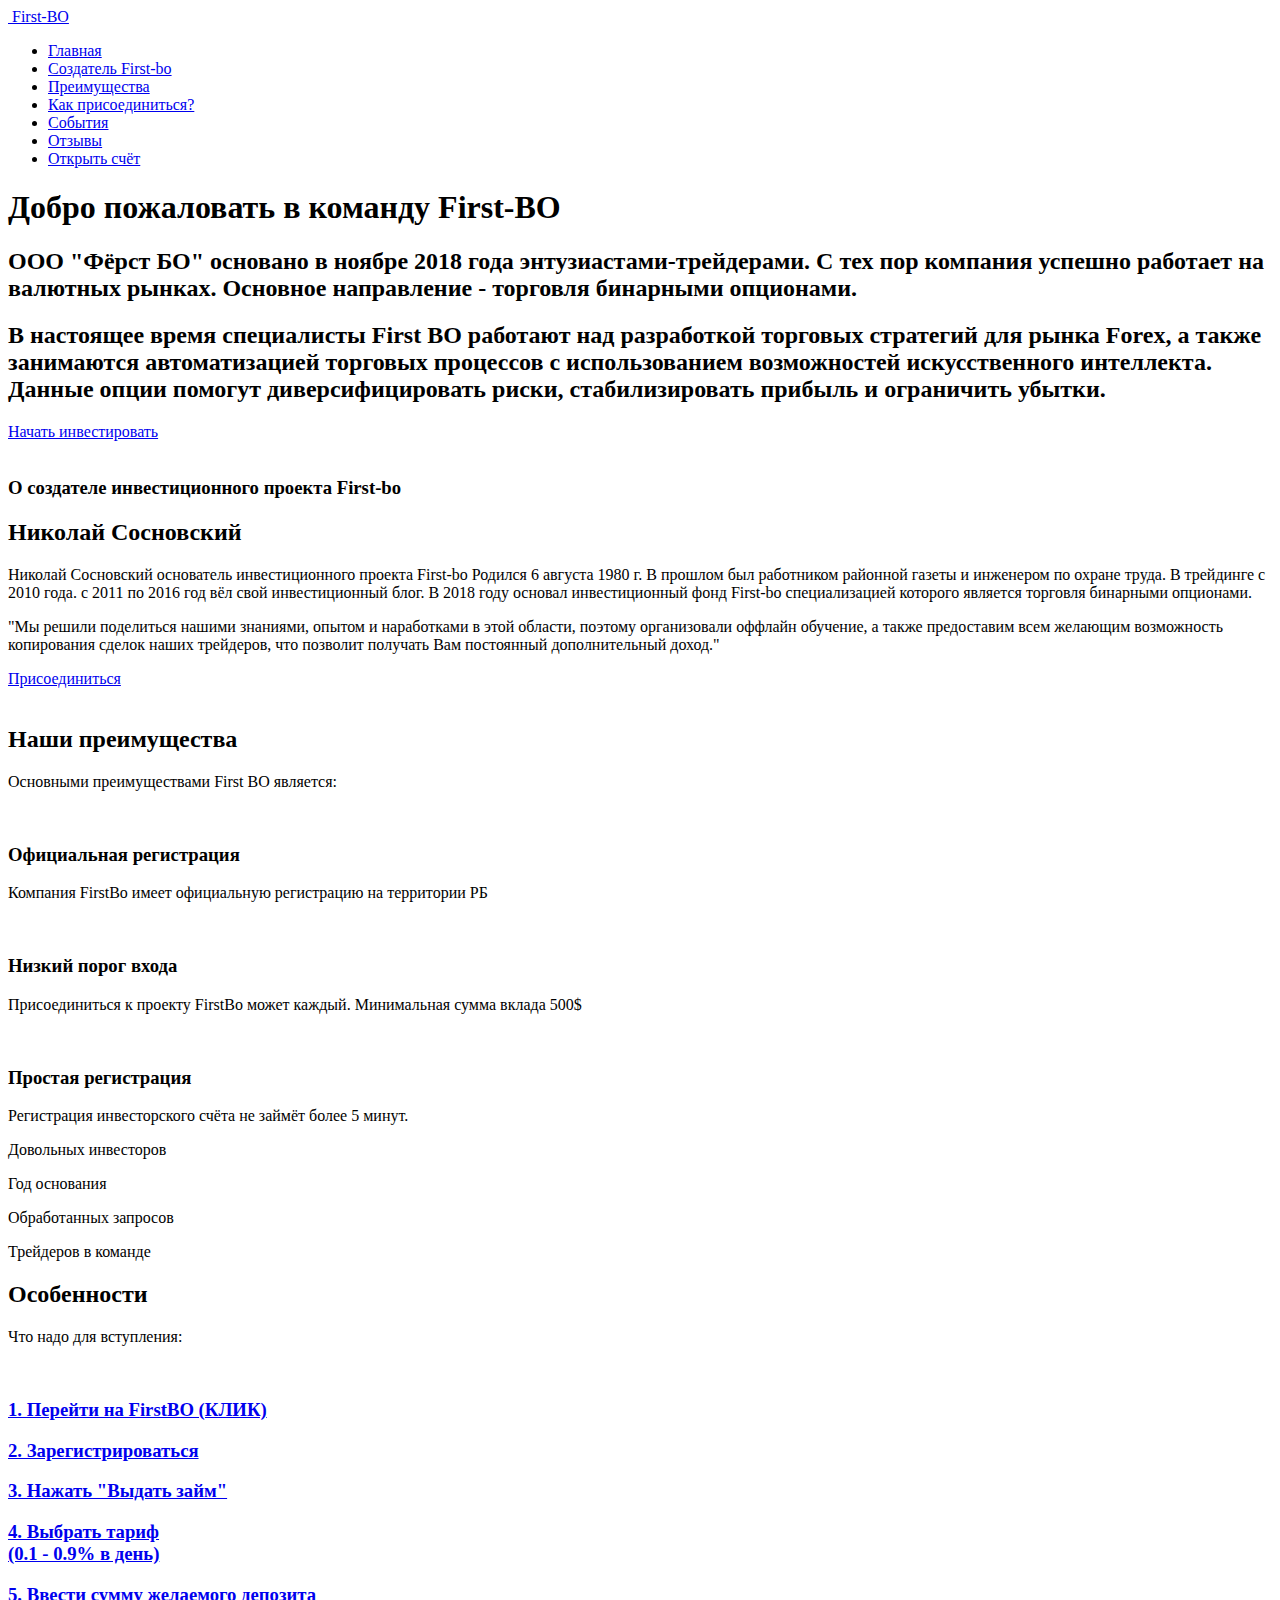
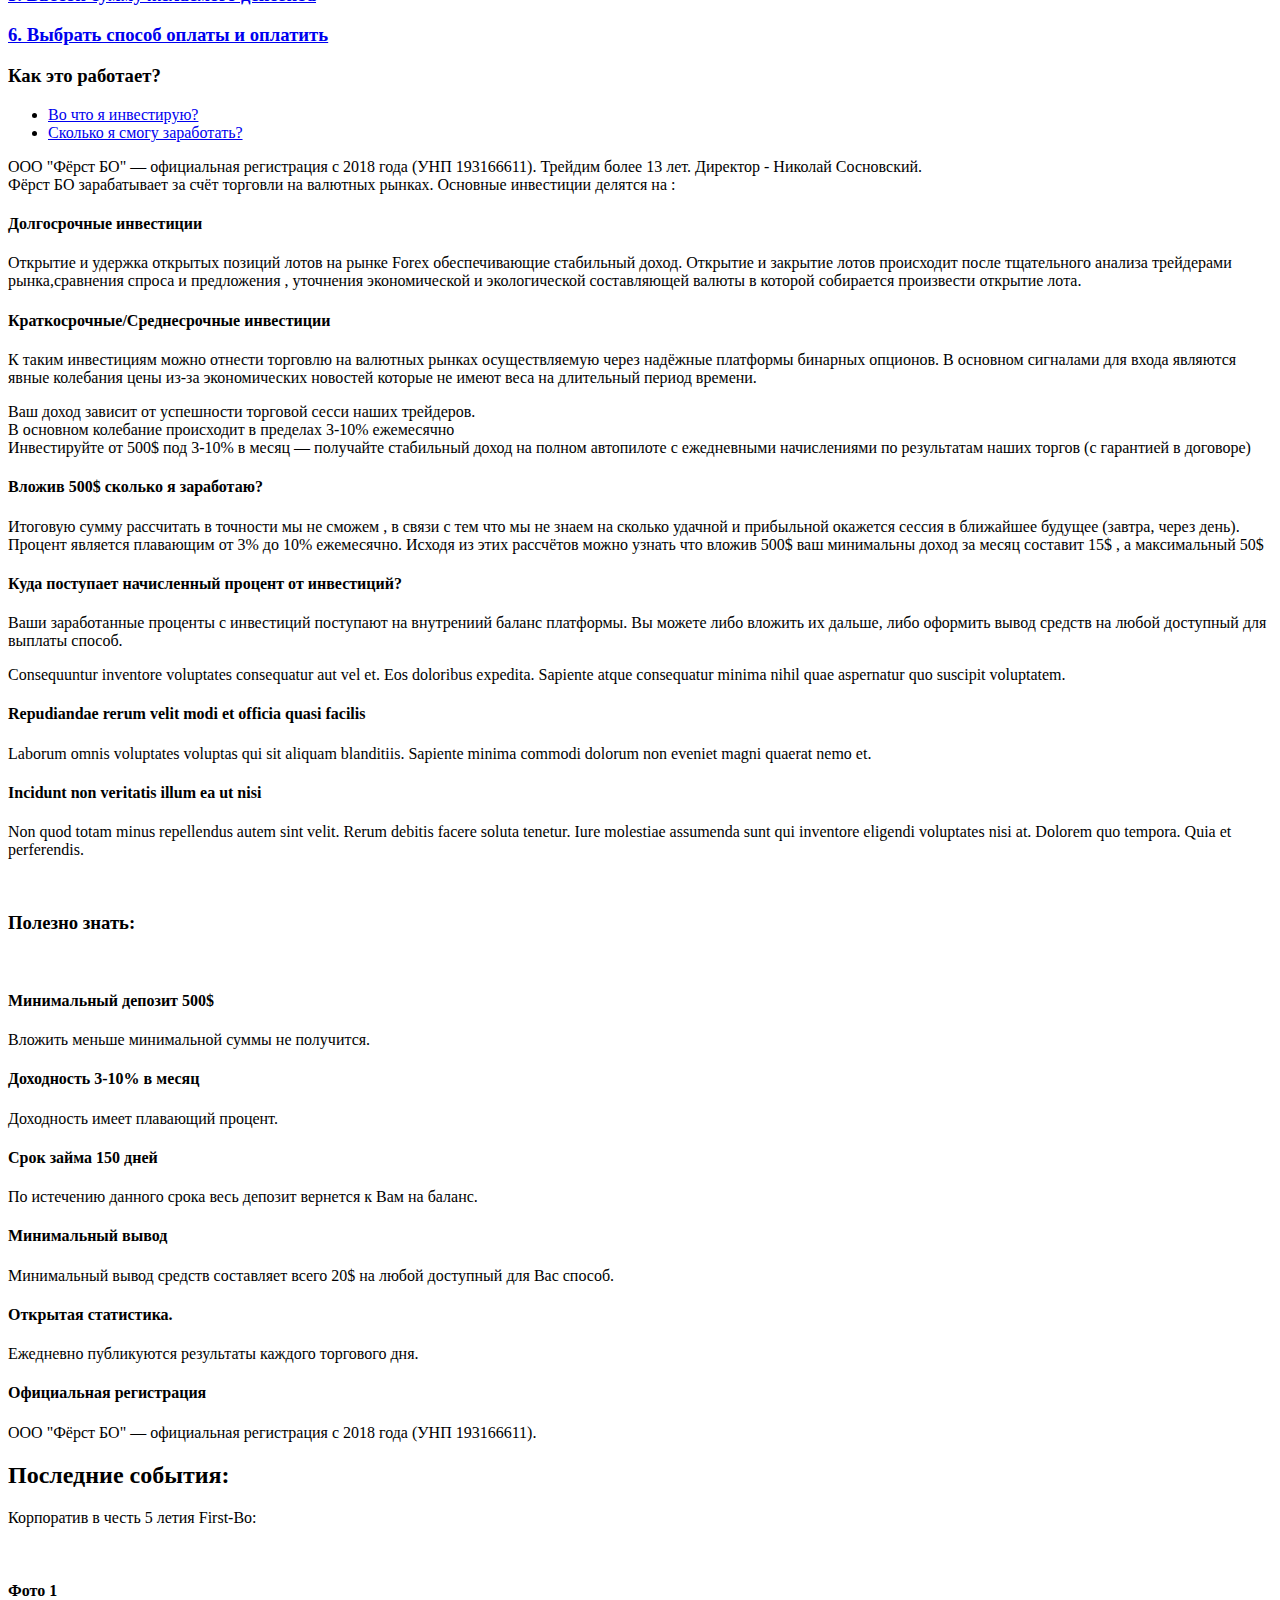
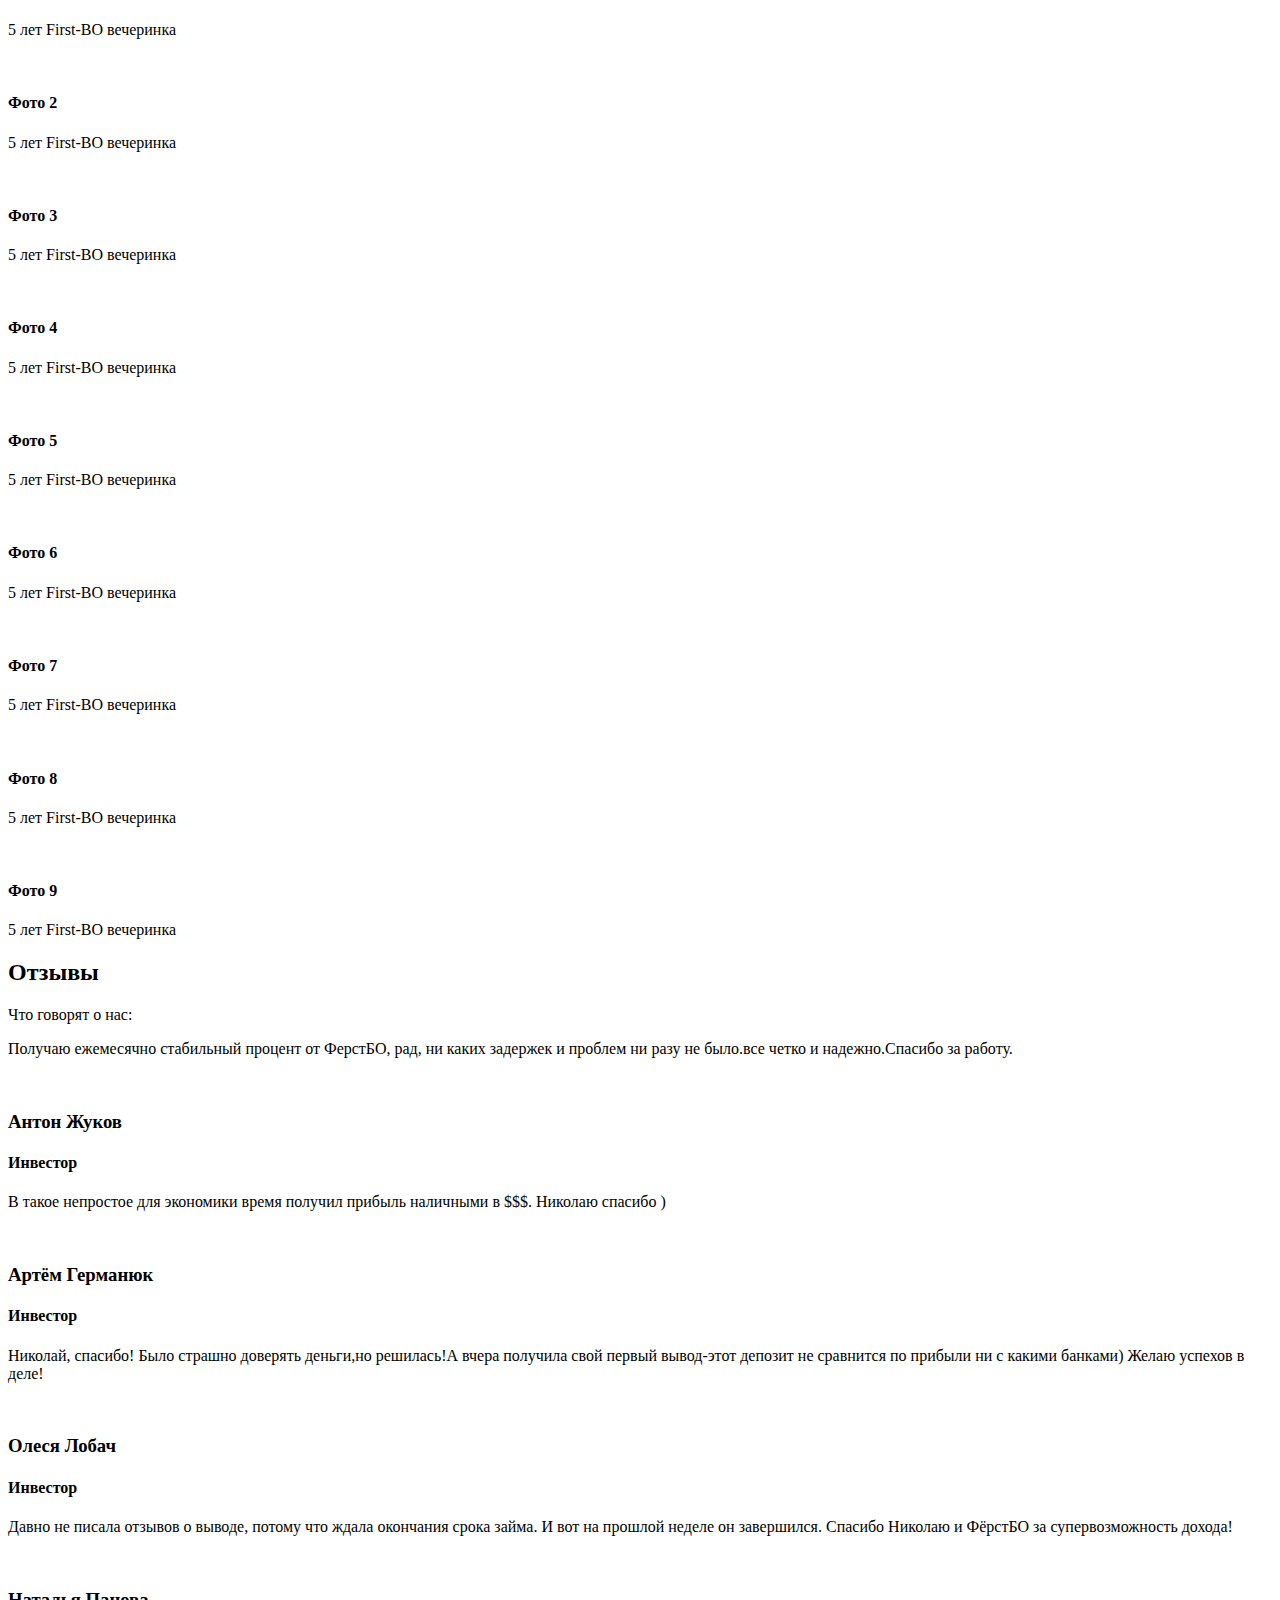
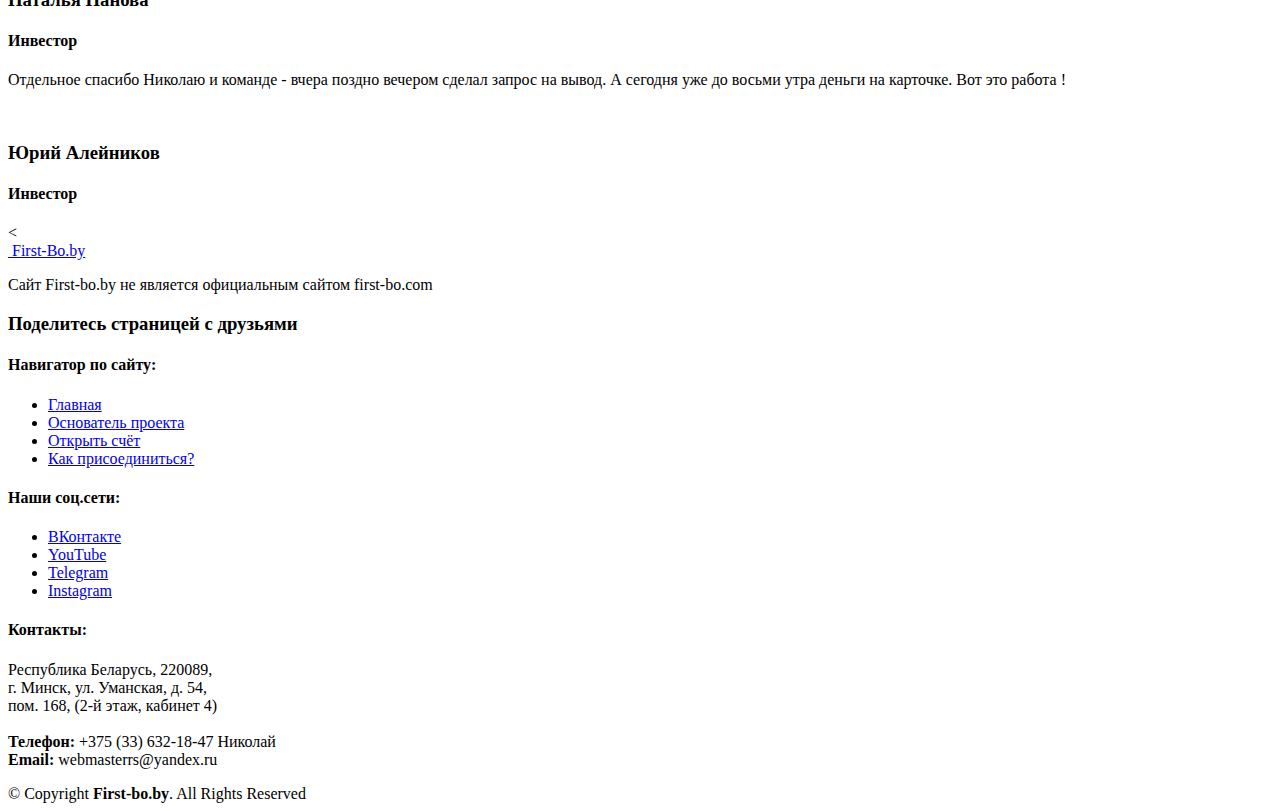
==== index.html @ 0d3e82e8 "Add files via upload" ====
<!DOCTYPE html>
<html lang="en">

<head>
  <meta charset="utf-8">
  <meta content="width=device-width, initial-scale=1.0" name="viewport">

  <title>FirstBo - инвестиционная платформа проверенная временем</title>
  <meta content="" name="description">
  <meta content="" name="keywords">

  <!-- Favicons -->
  <link href="assets/img/favicon.png" rel="icon">
  <link href="assets/img/apple-touch-icon.png" rel="apple-touch-icon">

  <!-- Google Fonts -->
  <link href="https://fonts.googleapis.com/css?family=Open+Sans:300,300i,400,400i,600,600i,700,700i|Nunito:300,300i,400,400i,600,600i,700,700i|Poppins:300,300i,400,400i,500,500i,600,600i,700,700i" rel="stylesheet">

  <!-- Vendor CSS Files -->
  <link href="assets/vendor/aos/aos.css" rel="stylesheet">
  <link href="assets/vendor/bootstrap/css/bootstrap.min.css" rel="stylesheet">
  <link href="assets/vendor/bootstrap-icons/bootstrap-icons.css" rel="stylesheet">
  <link href="assets/vendor/glightbox/css/glightbox.min.css" rel="stylesheet">
  <link href="assets/vendor/remixicon/remixicon.css" rel="stylesheet">
  <link href="assets/vendor/swiper/swiper-bundle.min.css" rel="stylesheet">

  <!-- Template Main CSS File -->
  <link href="assets/css/style.css" rel="stylesheet">

  <!-- =======================================================
  * Template Name: FlexStart
  * Updated: Sep 18 2023 with Bootstrap v5.3.2
  * Template URL: https://bootstrapmade.com/flexstart-bootstrap-startup-template/
  * Author: BootstrapMade.com
  * License: https://bootstrapmade.com/license/
  ======================================================== -->
</head>

<body>

  <!-- ======= Header ======= -->
  <header id="header" class="header fixed-top">
    <div class="container-fluid container-xl d-flex align-items-center justify-content-between">

      <a href="index.html" class="logo d-flex align-items-center">
        <img src="assets/img/logo.png" alt="">
        <span>First-BO</span>
      </a>

      <nav id="navbar" class="navbar">
          <ul>
              <li><a class="nav-link scrollto active" href="#hero">Главная</a></li>
              <li><a class="nav-link scrollto" href="#about">Создатель First-bo</a></li>
              <li><a class="nav-link scrollto" href="#values">Преимущества</a></li>
              <li><a class="nav-link scrollto" href="#features">Как присоединиться?</a></li>
              <li><a class="nav-link scrollto" href="#portfolio">События</a></li>
              <li><a class="nav-link scrollto" href="#testimonials">Отзывы</a></li>


             



              <li><a href="https://first-bo.com/?ref=Maxkorzh" class="getstarted scrollto" href="#about">Открыть счёт</a></li>
          </ul>
        <i class="bi bi-list mobile-nav-toggle"></i>
      </nav><!-- .navbar -->

    </div>
  </header><!-- End Header -->

  <!-- ======= Hero Section ======= -->
  <section id="hero" class="hero d-flex align-items-center">

    <div class="container">
      <div class="row">
          <div class="col-lg-6 d-flex flex-column justify-content-center">
              <h1 data-aos="fade-up">Добро пожаловать в команду First-BO           </h1>
              <h2 data-aos="fade-up" data-aos-delay="100">
                  ООО "Фёрст БО" основано в ноябре 2018 года энтузиастами-трейдерами. С тех пор компания успешно работает на валютных рынках. Основное направление - торговля бинарными опционами.

                  
              </h2>

              <h2 data-aos="fade-up" data-aos-delay="100">
                  В настоящее время специалисты First BO работают над разработкой торговых стратегий для рынка Forex, а также занимаются автоматизацией торговых процессов с использованием возможностей искусственного интеллекта.
                  Данные опции помогут диверсифицировать риски, стабилизировать прибыль и ограничить убытки.
              </h2>
                  <div data-aos="fade-up" data-aos-delay="600">
                      <div class="text-center text-lg-start">
                          <a href="https://first-bo.com/?ref=Maxkorzh" class="btn-get-started scrollto d-inline-flex align-items-center justify-content-center align-self-center">
                              <span>Начать инвестировать</span>
                              <i class="bi bi-arrow-right"></i>
                          </a>
                      </div>
                  </div>
          </div>
        <div class="col-lg-6 hero-img" data-aos="zoom-out" data-aos-delay="200">
          <img src="assets/img/hero-img.png" class="img-fluid" alt="">
        </div>
      </div>
    </div>

  </section><!-- End Hero -->

  <main id="main">
      <!-- ======= About Section ======= -->
      <section id="about" class="about">

          <div class="container" data-aos="fade-up">
              <div class="row gx-0">

                  <div class="col-lg-6 d-flex flex-column justify-content-center" data-aos="fade-up" data-aos-delay="200">
                      <div class="content">
                          <h3>О создателе инвестиционного проекта First-bo </h3>
                          <h2>Николай Сосновский</h2>
                          <p>
                              Николай Сосновский основатель инвестиционного проекта First-bo Родился 6 августа 1980 г. В прошлом был работником районной газеты и инженером по охране труда. В трейдинге с 2010 года.
                              с 2011 по 2016 год вёл свой инвестиционный блог. В 2018 году основал инвестиционный фонд First-bo специализацией которого является
                              торговля бинарными опционами.
                          <p>
                              "Мы решили поделиться нашими знаниями, опытом и наработками в этой области, поэтому организовали оффлайн обучение,
                              а также предоставим всем желающим возможность копирования сделок наших трейдеров, что позволит получать Вам постоянный дополнительный доход."
                          </p>
                          </p>
                          <div class="text-center text-lg-start">
                              <a href="#" class="btn-read-more d-inline-flex align-items-center justify-content-center align-self-center">
                                  <span>Присоединиться</span>
                                  <i class="bi bi-arrow-right"></i>
                              </a>
                          </div>
                      </div>
                  </div>

                  <div class="col-lg-6 d-flex align-items-center" data-aos="zoom-out" data-aos-delay="200">
                      <img src="assets/img/about.jpg" class="img-fluid" alt="">
                  </div>

              </div>
          </div>

      </section><!-- End About Section -->
      <!-- ======= Values Section ======= -->
      <section id="values" class="values">

          <div class="container" data-aos="fade-up">

              <header class="section-header">
                  <h2>Наши преимущества</h2>
                  <p>Основными преимуществами First BO является:</p>
              </header>

              <div class="row">

                  <div class="col-lg-4" data-aos="fade-up" data-aos-delay="200">
                      <div class="box">
                          <img src="assets/img/values-1.png" class="img-fluid" alt="">
                          <h3>Официальная регистрация</h3>
                          <p>Компания FirstBo имеет официальную регистрацию на территории РБ </p>
                      </div>
                  </div>

                  <div class="col-lg-4 mt-4 mt-lg-0" data-aos="fade-up" data-aos-delay="400">
                      <div class="box">
                          <img src="assets/img/values-2.png" class="img-fluid" alt="">
                          <h3>Низкий порог входа</h3>
                          <p>Присоединиться к проекту FirstBo может каждый. Минимальная сумма вклада 500$</p>
                      </div>
                  </div>

                  <div class="col-lg-4 mt-4 mt-lg-0" data-aos="fade-up" data-aos-delay="600">
                      <div class="box">
                          <img src="assets/img/values-3.png" class="img-fluid" alt="">
                          <h3>Простая регистрация</h3>
                          <p>Регистрация инвесторского счёта не займёт более 5 минут.</p>
                      </div>
                  </div>

              </div>

          </div>

      </section><!-- End Values Section -->
      <!-- ======= Counts Section ======= -->
      <section id="counts" class="counts">
          <div class="container" data-aos="fade-up">

              <div class="row gy-4">

                  <div class="col-lg-3 col-md-6">
                      <div class="count-box">
                          <i class="bi bi-emoji-smile"></i>
                          <div>
                              <span data-purecounter-start="1" data-purecounter-end="1282" data-purecounter-duration="0" class="purecounter"></span>
                              <p>
                                  Довольных инвесторов

                              </p>
                          </div>
                      </div>
                  </div>

                  <div class="col-lg-3 col-md-6">
                      <div class="count-box">
                          <i class="bi bi-journal-richtext" style="color: #ee6c20;"></i>
                          <div>
                              <span data-purecounter-start="0" data-purecounter-end="2018" <data-purecounter-duration="1" class="purecounter"></span>
                              <p> Год основания </p>
                          </div>
                      </div>
                  </div>

                  <div class="col-lg-3 col-md-6">
                      <div class="count-box">
                          <i class="bi bi-headset" style="color: #15be56;"></i>
                          <div>
                              <span data-purecounter-start="0" data-purecounter-end="1463" data-purecounter-duration="1" class="purecounter"></span>
                              <p>Обработанных запросов</p>
                          </div>
                      </div>
                  </div>

                  <div class="col-lg-3 col-md-6">
                      <div class="count-box">
                          <i class="bi bi-people" style="color: #bb0852;"></i>
                          <div>
                              <span data-purecounter-start="0" data-purecounter-end="15" data-purecounter-duration="1" class="purecounter"></span>
                              <p>Трейдеров в команде</p>
                          </div>
                      </div>
                  </div>

              </div>

          </div>
      </section><!-- End Counts Section -->
      <!-- ======= Features Section ======= -->
      <section id="features" class="features">

          <div class="container" data-aos="fade-up">

              <header class="section-header">
                  <h2>Особенности</h2>
                  <p>Что надо для вступления:</p>
              </header>

              <div class="row">

                  <div class="col-lg-6">
                      <img src="assets/img/features.png" class="img-fluid" alt="">
                  </div>

                  <div class="col-lg-6 mt-5 mt-lg-0 d-flex">
                      <div class="row align-self-center gy-4">

                          <div class="col-md-6" data-aos="zoom-out" data-aos-delay="200">
                              <div class="feature-box d-flex align-items-center">
                                  <i class="bi bi-check"></i>
                                  <h3><a href="https://first-bo.com/?ref=Maxkorzh">1. Перейти на FirstBO (КЛИК)</a></h3>
                              </div>
                          </div>

                          <div class="col-md-6" data-aos="zoom-out" data-aos-delay="300">
                              <div class="feature-box d-flex align-items-center">
                                  <i class="bi bi-check"></i>
                                  <h3><a href="https://first-bo.com/?ref=Maxkorzh">2. Зарегистрироваться</a></h3>
                              </div>
                          </div>

                          <div class="col-md-6" data-aos="zoom-out" data-aos-delay="400">
                              <div class="feature-box d-flex align-items-center">
                                  <i class="bi bi-check"></i>
                                  <h3><a href="https://first-bo.com/?ref=Maxkorzh">3. Нажать "Выдать займ"</a></h3>
                              </div>
                          </div>

                          <div class="col-md-6" data-aos="zoom-out" data-aos-delay="500">
                              <div class="feature-box d-flex align-items-center">
                                  <i class="bi bi-check"></i>
                                  <h3><a href="https://first-bo.com/?ref=Maxkorzh">4. Выбрать тариф <br>(0.1 - 0.9% в день)</a></h3>
                              </div>
                          </div>

                          <div class="col-md-6" data-aos="zoom-out" data-aos-delay="600">
                              <div class="feature-box d-flex align-items-center">
                                  <i class="bi bi-check"></i>
                                  <h3><a href="https://first-bo.com/?ref=Maxkorzh">5. Ввести сумму желаемого депозита</a></h3>
                              </div>
                          </div>

                          <div class="col-md-6" data-aos="zoom-out" data-aos-delay="700">
                              <div class="feature-box d-flex align-items-center">
                                  <i class="bi bi-check"></i>
                                  <h3><a href="https://first-bo.com/?ref=Maxkorzh">6. Выбрать способ оплаты и оплатить</a></h3>
                              </div>
                          </div>

                      </div>
                  </div>

              </div> <!-- / row -->
              <!-- Feature Tabs -->
              <div class="row feture-tabs" data-aos="fade-up">
                  <div class="col-lg-6">
                      <h3>Как это работает?</h3>

                      <!-- Tabs -->
                      <ul class="nav nav-pills mb-3">
                          <li>
                              <a class="nav-link active" data-bs-toggle="pill" href="#tab1">Во что я инвестирую?</a>
                          </li>
                          <li>
                              <a class="nav-link" data-bs-toggle="pill" href="#tab2">Сколько я смогу заработать?</a>
                          </li>

                      </ul><!-- End Tabs -->
                      <!-- Tab Content -->
                      <div class="tab-content">

                          <div class="tab-pane fade show active" id="tab1">
                              <p>

                                  ООО "Фёрст БО" — официальная регистрация с 2018 года (УНП 193166611). Трейдим более 13 лет. Директор - Николай Сосновский.

                                  <br>Фёрст БО зарабатывает за счёт торговли на валютных рынках. Основные инвестиции делятся на :
                              </p>
                              <div class="d-flex align-items-center mb-2">
                                  <i class="bi bi-check2"></i>
                                  <h4>Долгосрочные инвестиции</h4>
                              </div>
                              <p>
                                  Открытие и удержка открытых позиций лотов на рынке Forex обеспечивающие стабильный доход. Открытие и закрытие лотов происходит после тщательного анализа трейдерами рынка,сравнения спроса и предложения
                                  , уточнения экономической и экологической составляющей валюты в которой собирается произвести открытие лота.
                              </p>
                              <div class="d-flex align-items-center mb-2">
                                  <i class="bi bi-check2"></i>
                                  <h4>Краткосрочные/Среднесрочные инвестиции</h4>
                              </div>
                              <p>
                                  К таким инвестициям можно отнести торговлю на валютных рынках осуществляемую через надёжные платформы бинарных опционов. В основном сигналами для входа являются явные колебания цены
                                  из-за экономических новостей которые не имеют веса на длительный период времени.
                              </p>
                          </div><!-- End Tab 1 Content -->

                          <div class="tab-pane fade show" id="tab2">
                              <p>
                                  Ваш доход зависит от успешности торговой сесси наших трейдеров.
                                  <br>В основном колебание происходит в пределах 3-10% ежемесячно
                                  <br>
                                  Инвестируйте от 500$ под 3-10% в месяц — получайте стабильный доход на полном автопилоте с ежедневными начислениями по результатам наших торгов (с гарантией в договоре)
                              </p>
                              <div class="d-flex align-items-center mb-2">
                                  <i class="bi bi-check2"></i>
                                  <h4>Вложив 500$ сколько я заработаю?</h4>
                              </div>
                              <p>
                                  Итоговую сумму рассчитать в точности мы не сможем , в связи с тем что мы не знаем на сколько удачной и прибыльной окажется сессия в ближайшее будущее (завтра, через день). Процент является плавающим
                                  от 3% до 10% ежемесячно. Исходя из этих рассчётов можно узнать что вложив 500$ ваш минимальны доход за месяц составит 15$ , а максимальный 50$
                              </p>
                              <div class="d-flex align-items-center mb-2">
                                  <i class="bi bi-check2"></i>
                                  <h4>Куда поступает начисленный процент от инвестиций?</h4>
                              </div>
                              <p>Ваши заработанные проценты с инвестиций поступают на внутрениий баланс платформы. Вы можете либо вложить их дальше, либо оформить вывод средств на любой доступный для выплаты способ.</p>
                          </div><!-- End Tab 2 Content -->

                          <div class="tab-pane fade show" id="tab3">
                              <p>Consequuntur inventore voluptates consequatur aut vel et. Eos doloribus expedita. Sapiente atque consequatur minima nihil quae aspernatur quo suscipit voluptatem.</p>
                              <div class="d-flex align-items-center mb-2">
                                  <i class="bi bi-check2"></i>
                                  <h4>Repudiandae rerum velit modi et officia quasi facilis</h4>
                              </div>
                              <p>Laborum omnis voluptates voluptas qui sit aliquam blanditiis. Sapiente minima commodi dolorum non eveniet magni quaerat nemo et.</p>
                              <div class="d-flex align-items-center mb-2">
                                  <i class="bi bi-check2"></i>
                                  <h4>Incidunt non veritatis illum ea ut nisi</h4>
                              </div>
                              <p>Non quod totam minus repellendus autem sint velit. Rerum debitis facere soluta tenetur. Iure molestiae assumenda sunt qui inventore eligendi voluptates nisi at. Dolorem quo tempora. Quia et perferendis.</p>
                          </div><!-- End Tab 3 Content -->

                      </div>

                  </div>

                  <div class="col-lg-6">
                      <img src="assets/img/features-2.png" class="img-fluid" alt="">
                  </div>

              </div><!-- End Feature Tabs -->
              <!-- Feature Icons -->
              <section id="polezno" class="polezno">

                  <div class="container" data-aos="fade-up">
                      <div class="row feature-icons" data-aos="fade-up">
                          <h3>Полезно знать:</h3>

                          <div class="row">

                              <div class="col-xl-4 text-center" data-aos="fade-right" data-aos-delay="100">
                                  <img src="assets/img/features-3.png" class="img-fluid p-4" alt="">
                              </div>

                              <div class="col-xl-8 d-flex content">
                                  <div class="row align-self-center gy-4">

                                      <div class="col-md-6 icon-box" data-aos="fade-up">
                                          <i class="ri-line-chart-line"></i>
                                          <div>
                                              <h4>Минимальный депозит 500$</h4>
                                              <p>Вложить меньше минимальной суммы не получится.</p>
                                          </div>
                                      </div>

                                      <div class="col-md-6 icon-box" data-aos="fade-up" data-aos-delay="100">
                                          <i class="ri-stack-line"></i>
                                          <div>
                                              <h4>Доходность 3-10% в месяц</h4>
                                              <p>Доходность имеет плавающий процент.</p>
                                          </div>
                                      </div>

                                      <div class="col-md-6 icon-box" data-aos="fade-up" data-aos-delay="200">
                                          <i class="ri-brush-4-line"></i>
                                          <div>
                                              <h4>Срок займа 150 дней</h4>
                                              <p>По истечению данного срока весь депозит вернется к Вам на баланс.</p>
                                          </div>
                                      </div>

                                      <div class="col-md-6 icon-box" data-aos="fade-up" data-aos-delay="300">
                                          <i class="ri-magic-line"></i>
                                          <div>
                                              <h4>Минимальный вывод</h4>
                                              <p>Минимальный вывод средств составляет всего 20$ на любой доступный для Вас способ. </p>
                                          </div>
                                      </div>

                                      <div class="col-md-6 icon-box" data-aos="fade-up" data-aos-delay="400">
                                          <i class="ri-command-line"></i>
                                          <div>
                                              <h4>Открытая статистика.</h4>
                                              <p>Ежедневно публикуются результаты каждого торгового дня.</p>
                                          </div>
                                      </div>

                                      <div class="col-md-6 icon-box" data-aos="fade-up" data-aos-delay="500">
                                          <i class="ri-radar-line"></i>
                                          <div>
                                              <h4>Официальная регистрация</h4>
                                              <p>ООО "Фёрст БО" — официальная регистрация с 2018 года (УНП 193166611).</p>
                                          </div>
                                      </div>

                                  </div>
                              </div>

                          </div>

                      </div><!-- End Feature Icons -->

                  </div>

              </section><!-- End Features Section -->
              <!-- ======= Services Section ======= -->
              <!-- End Services Section -->
              <!-- ======= Pricing Section ======= -->


      </section><!-- End Pricing Section -->
      <!-- ======= F.A.Q Section ======= -->
      <!-- End F.A.Q Section -->
      <!-- ======= Portfolio Section ======= -->
      <section id="portfolio" class="portfolio">

          <div class="container" data-aos="fade-up">

              <header class="section-header">
                  <h2>Последние события:</h2>
                  <p>Корпоратив в честь 5 летия First-Bo:</p>
              </header>

              <div class="row" data-aos="fade-up" data-aos-delay="100">
                  <div class="col-lg-12 d-flex justify-content-center">
                      <ul id="portfolio-flters">
                      </ul>
                  </div>
              </div>

              <div class="row gy-4 portfolio-container" data-aos="fade-up" data-aos-delay="200">

                  <div class="col-lg-4 col-md-6 portfolio-item filter-app">
                      <div class="portfolio-wrap">
                          <img src="assets/img/portfolio/portfolio-1.jpg" class="img-fluid" alt="">
                          <div class="portfolio-info">
                              <h4>Фото 1</h4>
                              <p>5 лет First-BO вечеринка</p>
                              <div class="portfolio-links">
                                  <a href="assets/img/portfolio/portfolio-1.jpg" data-gallery="portfolioGallery" class="portfokio-lightbox" title="Фото1"><i class="bi bi-plus"></i></a>

                              </div>
                          </div>
                      </div>
                  </div>

                  <div class="col-lg-4 col-md-6 portfolio-item filter-web">
                      <div class="portfolio-wrap">
                          <img src="assets/img/portfolio/portfolio-2.jpg" class="img-fluid" alt="">
                          <div class="portfolio-info">
                              <h4>Фото 2</h4>
                              <p>5 лет First-BO вечеринка</p>
                              <div class="portfolio-links">
                                  <a href="assets/img/portfolio/portfolio-2.jpg" data-gallery="portfolioGallery" class="portfokio-lightbox" title="Фото 2"><i class="bi bi-plus"></i></a>

                              </div>
                          </div>
                      </div>
                  </div>

                  <div class="col-lg-4 col-md-6 portfolio-item filter-app">
                      <div class="portfolio-wrap">
                          <img src="assets/img/portfolio/portfolio-3.jpg" class="img-fluid" alt="">
                          <div class="portfolio-info">
                              <h4>Фото 3</h4>
                              <p>5 лет First-BO вечеринка</p>
                              <div class="portfolio-links">
                                  <a href="assets/img/portfolio/portfolio-3.jpg" data-gallery="portfolioGallery" class="portfokio-lightbox" title="Фото 3><i class="bi bi-plus"></i></a>

                              </div>
                          </div>
                      </div>
                  </div>

                  <div class="col-lg-4 col-md-6 portfolio-item filter-card">
                      <div class="portfolio-wrap">
                          <img src="assets/img/portfolio/portfolio-4.jpg" class="img-fluid" alt="">
                          <div class="portfolio-info">
                              <h4>Фото 4</h4>
                              <p>5 лет First-BO вечеринка</p>
                              <div class="portfolio-links">
                                  <a href="assets/img/portfolio/portfolio-4.jpg" data-gallery="portfolioGallery" class="portfokio-lightbox" title="Фото 4"><i class="bi bi-plus"></i></a>

                              </div>
                          </div>
                      </div>
                  </div>

                  <div class="col-lg-4 col-md-6 portfolio-item filter-web">
                      <div class="portfolio-wrap">
                          <img src="assets/img/portfolio/portfolio-5.jpg" class="img-fluid" alt="">
                          <div class="portfolio-info">
                              <h4>Фото 5</h4>
                              <p>5 лет First-BO вечеринка</p>
                              <div class="portfolio-links">
                                  <a href="assets/img/portfolio/portfolio-5.jpg" data-gallery="portfolioGallery" class="portfokio-lightbox" title="Фото 5"><i class="bi bi-plus"></i></a>

                              </div>
                          </div>
                      </div>
                  </div>

                  <div class="col-lg-4 col-md-6 portfolio-item filter-app">
                      <div class="portfolio-wrap">
                          <img src="assets/img/portfolio/portfolio-6.jpg" class="img-fluid" alt="">
                          <div class="portfolio-info">
                              <h4>Фото 6</h4>
                              <p>5 лет First-BO вечеринка</p>
                              <div class="portfolio-links">
                                  <a href="assets/img/portfolio/portfolio-6.jpg" data-gallery="portfolioGallery" class="portfokio-lightbox" title="Фото 6"><i class="bi bi-plus"></i></a>

                              </div>
                          </div>
                      </div>
                  </div>

                  <div class="col-lg-4 col-md-6 portfolio-item filter-card">
                      <div class="portfolio-wrap">
                          <img src="assets/img/portfolio/portfolio-7.jpg" class="img-fluid" alt="">
                          <div class="portfolio-info">
                              <h4>Фото 7</h4>
                              <p>5 лет First-BO вечеринка</p>
                              <div class="portfolio-links">
                                  <a href="assets/img/portfolio/portfolio-7.jpg" data-gallery="portfolioGallery" class="portfokio-lightbox" title="Фото 7"><i class="bi bi-plus"></i></a>

                              </div>
                          </div>
                      </div>
                  </div>

                  <div class="col-lg-4 col-md-6 portfolio-item filter-card">
                      <div class="portfolio-wrap">
                          <img src="assets/img/portfolio/portfolio-8.jpg" class="img-fluid" alt="">
                          <div class="portfolio-info">
                              <h4>Фото 8</h4>
                              <p>5 лет First-BO вечеринка</p>
                              <div class="portfolio-links">
                                  <a href="assets/img/portfolio/portfolio-8.jpg" data-gallery="portfolioGallery" class="portfokio-lightbox" title="Фото 8"><i class="bi bi-plus"></i></a>

                              </div>
                          </div>
                      </div>
                  </div>

                  <div class="col-lg-4 col-md-6 portfolio-item filter-web">
                      <div class="portfolio-wrap">
                          <img src="assets/img/portfolio/portfolio-9.jpg" class="img-fluid" alt="">
                          <div class="portfolio-info">
                              <h4>Фото 9</h4>
                              <p>5 лет First-BO вечеринка</p>
                              <div class="portfolio-links">
                                  <a href="assets/img/portfolio/portfolio-9.jpg" data-gallery="portfolioGallery" class="portfokio-lightbox" title="Фото 9"><i class="bi bi-plus"></i></a>

                              </div>
                          </div>
                      </div>
                  </div>

              </div>

          </div>

      </section><!-- End Portfolio Section -->
      <!-- ======= Testimonials Section ======= -->
      <section id="testimonials" class="testimonials">

          <div class="container" data-aos="fade-up">

              <header class="section-header">
                  <h2>Отзывы</h2>
                  <p>Что говорят о нас:</p>
              </header>

              <div class="testimonials-slider swiper" data-aos="fade-up" data-aos-delay="200">
                  <div class="swiper-wrapper">

                      <div class="swiper-slide">
                          <div class="testimonial-item">
                              <div class="stars">
                                  <i class="bi bi-star-fill"></i><i class="bi bi-star-fill"></i><i class="bi bi-star-fill"></i><i class="bi bi-star-fill"></i><i class="bi bi-star-fill"></i>
                              </div>
                              <p>
                                  Получаю ежемесячно стабильный процент от ФерстБО, рад, ни каких задержек и проблем ни разу не было.все четко и надежно.Спасибо за работу.
                              </p>
                              <div class="profile mt-auto">
                                  <img src="assets/img/testimonials/testimonials-1.jpg" class="testimonial-img" alt="">
                                  <h3>Антон Жуков</h3>
                                  <h4>Инвестор</h4>
                              </div>
                          </div>
                      </div><!-- End testimonial item -->

                      <div class="swiper-slide">
                          <div class="testimonial-item">
                              <div class="stars">
                                  <i class="bi bi-star-fill"></i><i class="bi bi-star-fill"></i><i class="bi bi-star-fill"></i><i class="bi bi-star-fill"></i><i class="bi bi-star-fill"></i>
                              </div>
                              <p>
                                  В такое непростое для экономики время получил прибыль наличными в $$$. Николаю спасибо )
                              </p>
                              <div class="profile mt-auto">
                                  <img src="assets/img/testimonials/testimonials-2.jpg" class="testimonial-img" alt="">
                                  <h3>Артём Германюк</h3>
                                  <h4>Инвестор</h4>
                              </div>
                          </div>
                      </div><!-- End testimonial item -->

                      <div class="swiper-slide">
                          <div class="testimonial-item">
                              <div class="stars">
                                  <i class="bi bi-star-fill"></i><i class="bi bi-star-fill"></i><i class="bi bi-star-fill"></i><i class="bi bi-star-fill"></i><i class="bi bi-star-fill"></i>
                              </div>
                              <p>
                                  Николай, спасибо! Было страшно доверять деньги,но решилась!А вчера получила свой первый вывод-этот депозит не сравнится по прибыли ни с какими банками) Желаю успехов в деле!
                              </p>
                              <div class="profile mt-auto">
                                  <img src="assets/img/testimonials/testimonials-3.jpg" class="testimonial-img" alt="">
                                  <h3>Олеся Лобач</h3>
                                  <h4>Инвестор</h4>
                              </div>
                          </div>
                      </div><!-- End testimonial item -->

                      <div class="swiper-slide">
                          <div class="testimonial-item">
                              <div class="stars">
                                  <i class="bi bi-star-fill"></i><i class="bi bi-star-fill"></i><i class="bi bi-star-fill"></i><i class="bi bi-star-fill"></i><i class="bi bi-star-fill"></i>
                              </div>
                              <p>
                                  Давно не писала отзывов о выводе, потому что ждала окончания срока займа. И вот на прошлой неделе он завершился. Спасибо Николаю и ФёрстБО за супервозможность дохода!
                              </p>
                              <div class="profile mt-auto">
                                  <img src="assets/img/testimonials/testimonials-4.jpg" class="testimonial-img" alt="">
                                  <h3>Наталья Панова</h3>
                                  <h4>Инвестор</h4>
                              </div>
                          </div>
                      </div><!-- End testimonial item -->

                      <div class="swiper-slide">
                          <div class="testimonial-item">
                              <div class="stars">
                                  <i class="bi bi-star-fill"></i><i class="bi bi-star-fill"></i><i class="bi bi-star-fill"></i><i class="bi bi-star-fill"></i><i class="bi bi-star-fill"></i>
                              </div>
                              <p>
                                  Отдельное спасибо Николаю и команде - вчера поздно вечером сделал запрос на вывод. А сегодня уже до восьми утра деньги на карточке. Вот это работа !
                              </p>
                              <div class="profile mt-auto">
                                  <img src="assets/img/testimonials/testimonials-5.jpg" class="testimonial-img" alt="">
                                  <h3>Юрий Алейников</h3>
                                  <h4>Инвестор</h4>
                              </div>
                          </div>
                      </div><!-- End testimonial item -->

                  </div>
                  <div class="swiper-pagination"></div>
              </div>

          </div>

      </section><!-- End Testimonials Section -->
      <!-- ======= Team Section ======= -->
      <!-- End Team Section -->
      <!-- ======= Clients Section ======= -->
      <!-- End Clients Section -->
      <!-- ======= Recent Blog Posts Section ======= -->

      <
       <!-- End Contact Section -->

  </main><!-- End #main -->

  <!-- ======= Footer ======= -->
  <footer id="footer" class="footer">

    <div class="footer-newsletter">
      <div class="container">
        <div class="row justify-content-center">
          <div class="col-lg-12 text-center">
           
          </div>
        </div>
      </div>
    </div>

    <div class="footer-top">
      <div class="container">
        <div class="row gy-4">
          <div class="col-lg-5 col-md-12 footer-info">
            <a href="index.html" class="logo d-flex align-items-center">
              <img src="assets/img/logo.png" alt="">
              <span>First-Bo.by </span>
            </a>
            <p>Сайт First-bo.by не является официальным сайтом first-bo.com</p>
            <div class="social-links mt-3">
                <h3 data-aos="" data-aos-delay="100">
                    Поделитесь страницей с друзьями
                </h3>
                <script src="https://yastatic.net/share2/share.js"></script>
                <div class="ya-share2" data-curtain data-services="vkontakte,odnoklassniki,telegram,twitter,viber,whatsapp"></div>


               
            </div>
          </div>

          <div class="col-lg-2 col-6 footer-links">
            <h4>Навигатор по сайту:</h4>
            <ul>
              <li><i class="bi bi-chevron-right"></i> <a href="#hero">Главная</a></li> 
              <li><i class="bi bi-chevron-right"></i> <a href="#about">Основатель проекта</a></li>
              <li><i class="bi bi-chevron-right"></i> <a href="https://first-bo.com/?ref=Maxkorzh">Открыть счёт</a></li>
              <li><i class="bi bi-chevron-right"></i> <a href="#features">Как присоединиться? </a></li>
            </ul>
          </div>

          <div class="col-lg-2 col-6 footer-links">
            <h4>Наши соц.сети:</h4>
            <ul>
                <li><i class="bi bi-chevron-right"></i> <a href="https://vk.com/fbo24">ВКонтакте</a></li>
                <li><i class="bi bi-chevron-right"></i> <a href="https://www.youtube.com/@Mikola_FBO">YouTube</a></li>
                <li><i class="bi bi-chevron-right"></i> <a href="https://t.me/s/fbobel">Telegram</a></li>
                <li><i class="bi bi-chevron-right"></i> <a href="https://www.instagram.com/first_bo_official/">Instagram</a></li>
            </ul>
          </div>

          <div class="col-lg-3 col-md-12 footer-contact text-center text-md-start">
            <h4>Контакты: </h4>
            <p>
                Республика Беларусь, 220089,
                <br>
                г. Минск, ул. Уманская, д. 54,<br>
                пом. 168, (2-й этаж, кабинет 4) <br><br>
                <strong>Телефон:</strong> +375 (33) 632-18-47 Николай<br>
                <strong>Email:</strong> webmasterrs@yandex.ru<br>
            </p>

          </div>

        </div>
      </div>
    </div>

    <div class="container">
      <div class="copyright">
        &copy; Copyright <strong><span>First-bo.by</span></strong>. All Rights Reserved
      </div>
      <div class="credits">
        <!-- All the links in the footer should remain intact. -->
        <!-- You can delete the links only if you purchased the pro version. -->
        <!-- Licensing information: https://bootstrapmade.com/license/ -->
        <!-- Purchase the pro version with working PHP/AJAX contact form: https://bootstrapmade.com/flexstart-bootstrap-startup-template/ -->
       
  </footer><!-- End Footer -->

  <a href="#" class="back-to-top d-flex align-items-center justify-content-center"><i class="bi bi-arrow-up-short"></i></a>

  <!-- Vendor JS Files -->
  <script src="assets/vendor/purecounter/purecounter_vanilla.js"></script>
  <script src="assets/vendor/aos/aos.js"></script>
  <script src="assets/vendor/bootstrap/js/bootstrap.bundle.min.js"></script>
  <script src="assets/vendor/glightbox/js/glightbox.min.js"></script>
  <script src="assets/vendor/isotope-layout/isotope.pkgd.min.js"></script>
  <script src="assets/vendor/swiper/swiper-bundle.min.js"></script>
  <script src="assets/vendor/php-email-form/validate.js"></script>

  <!-- Template Main JS File -->
  <script src="assets/js/main.js"></script>

</body>

</html>
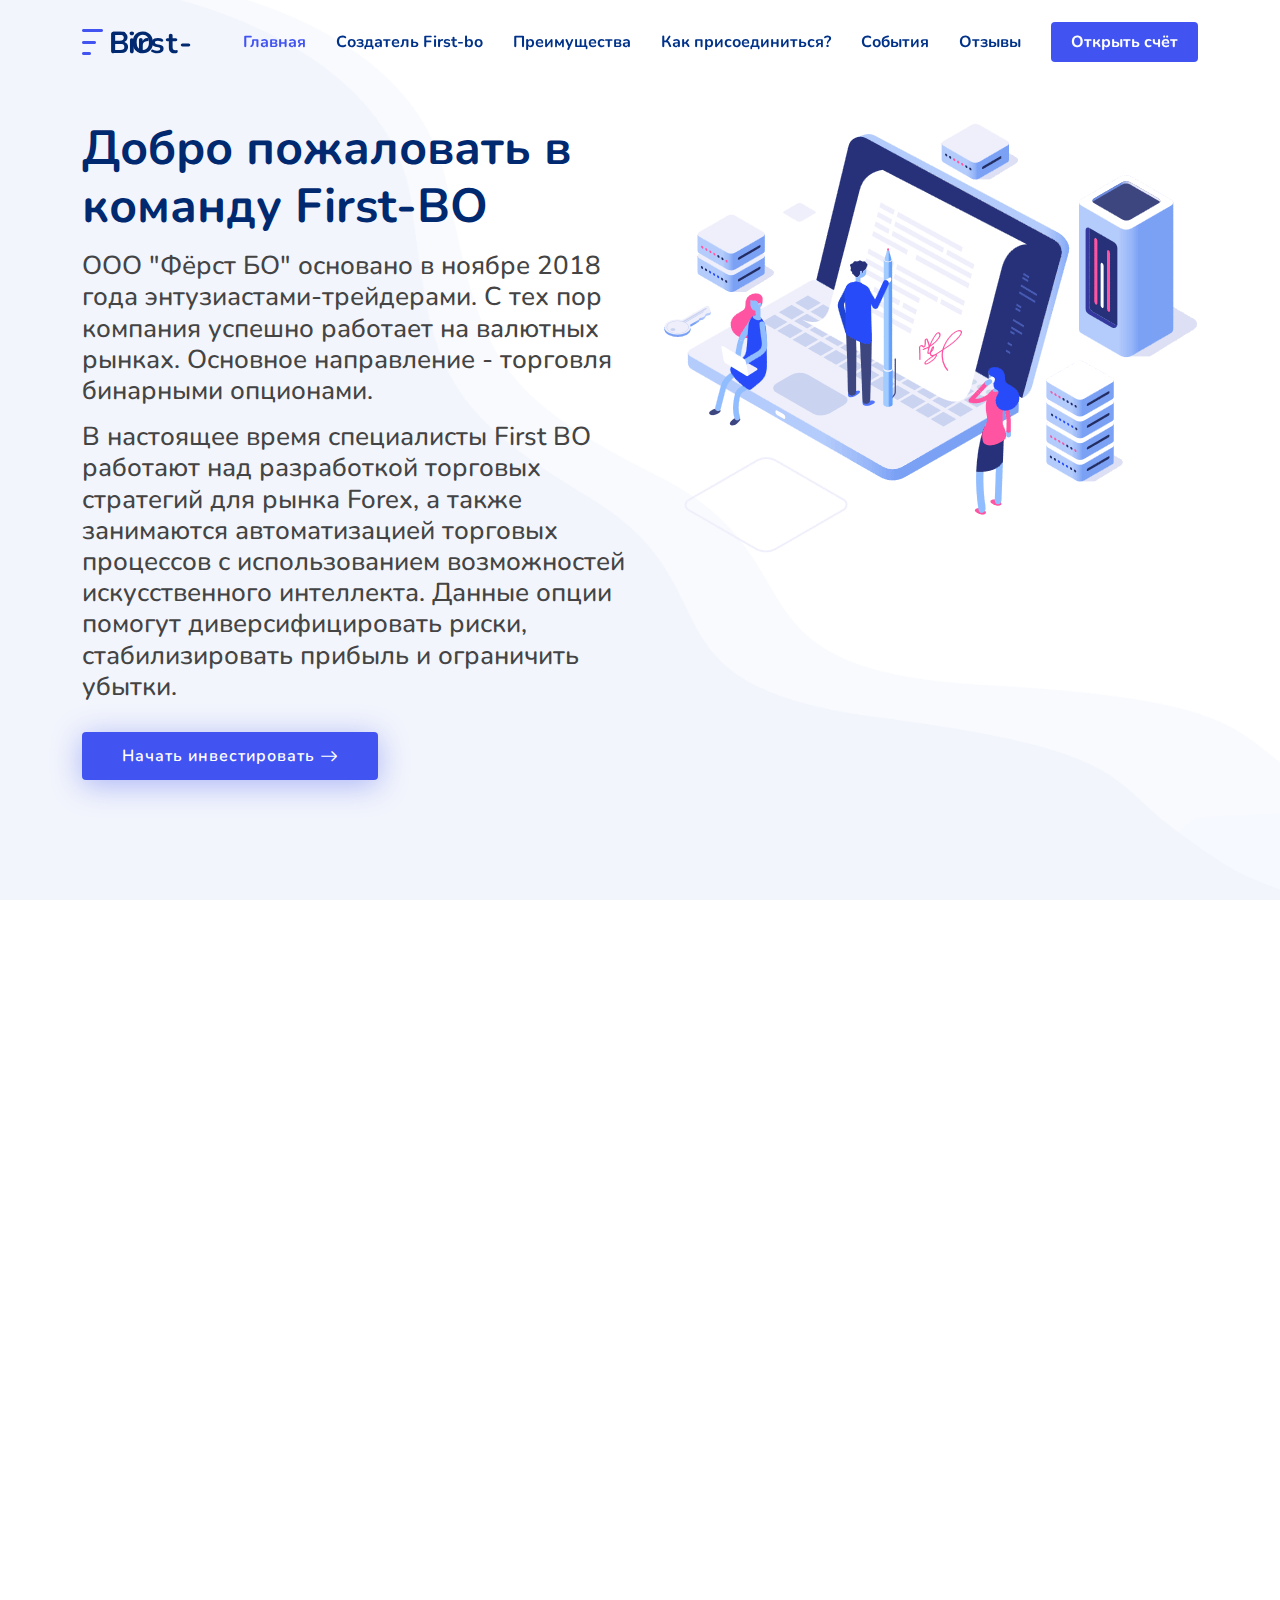
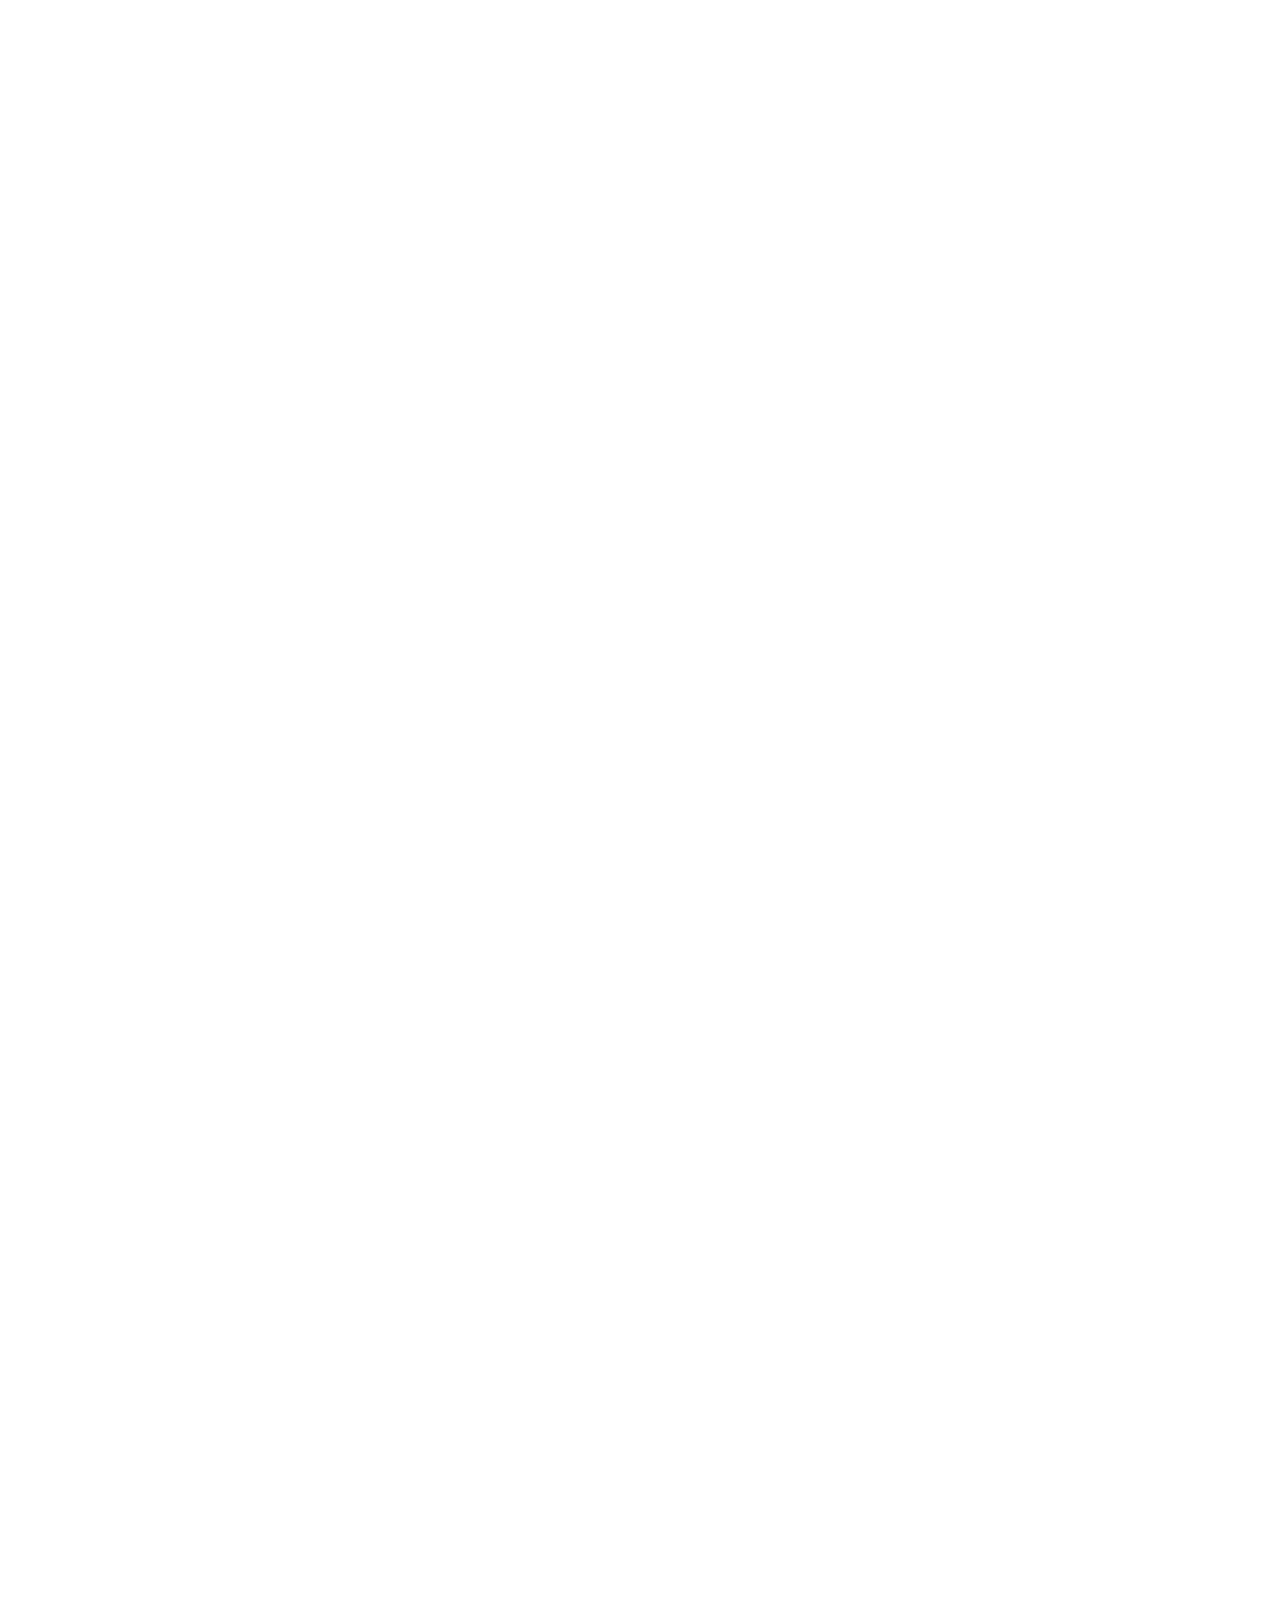
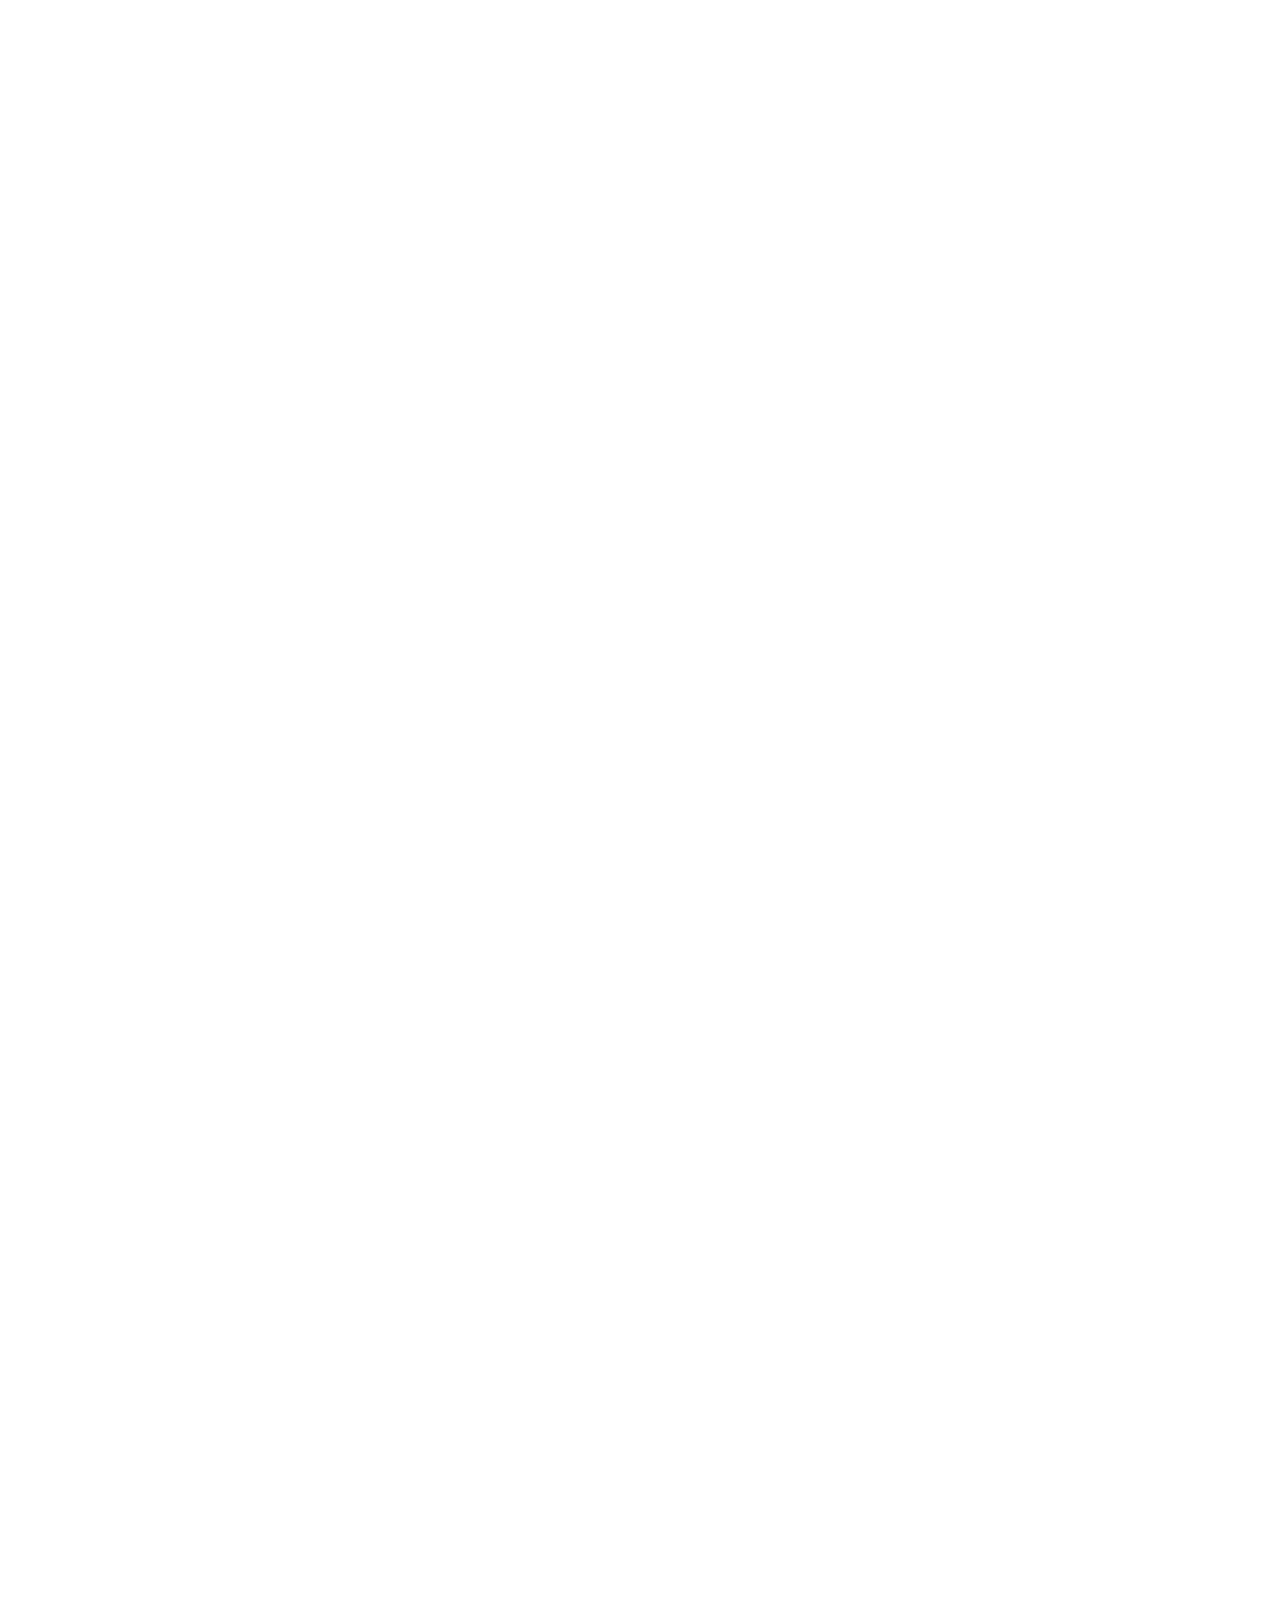
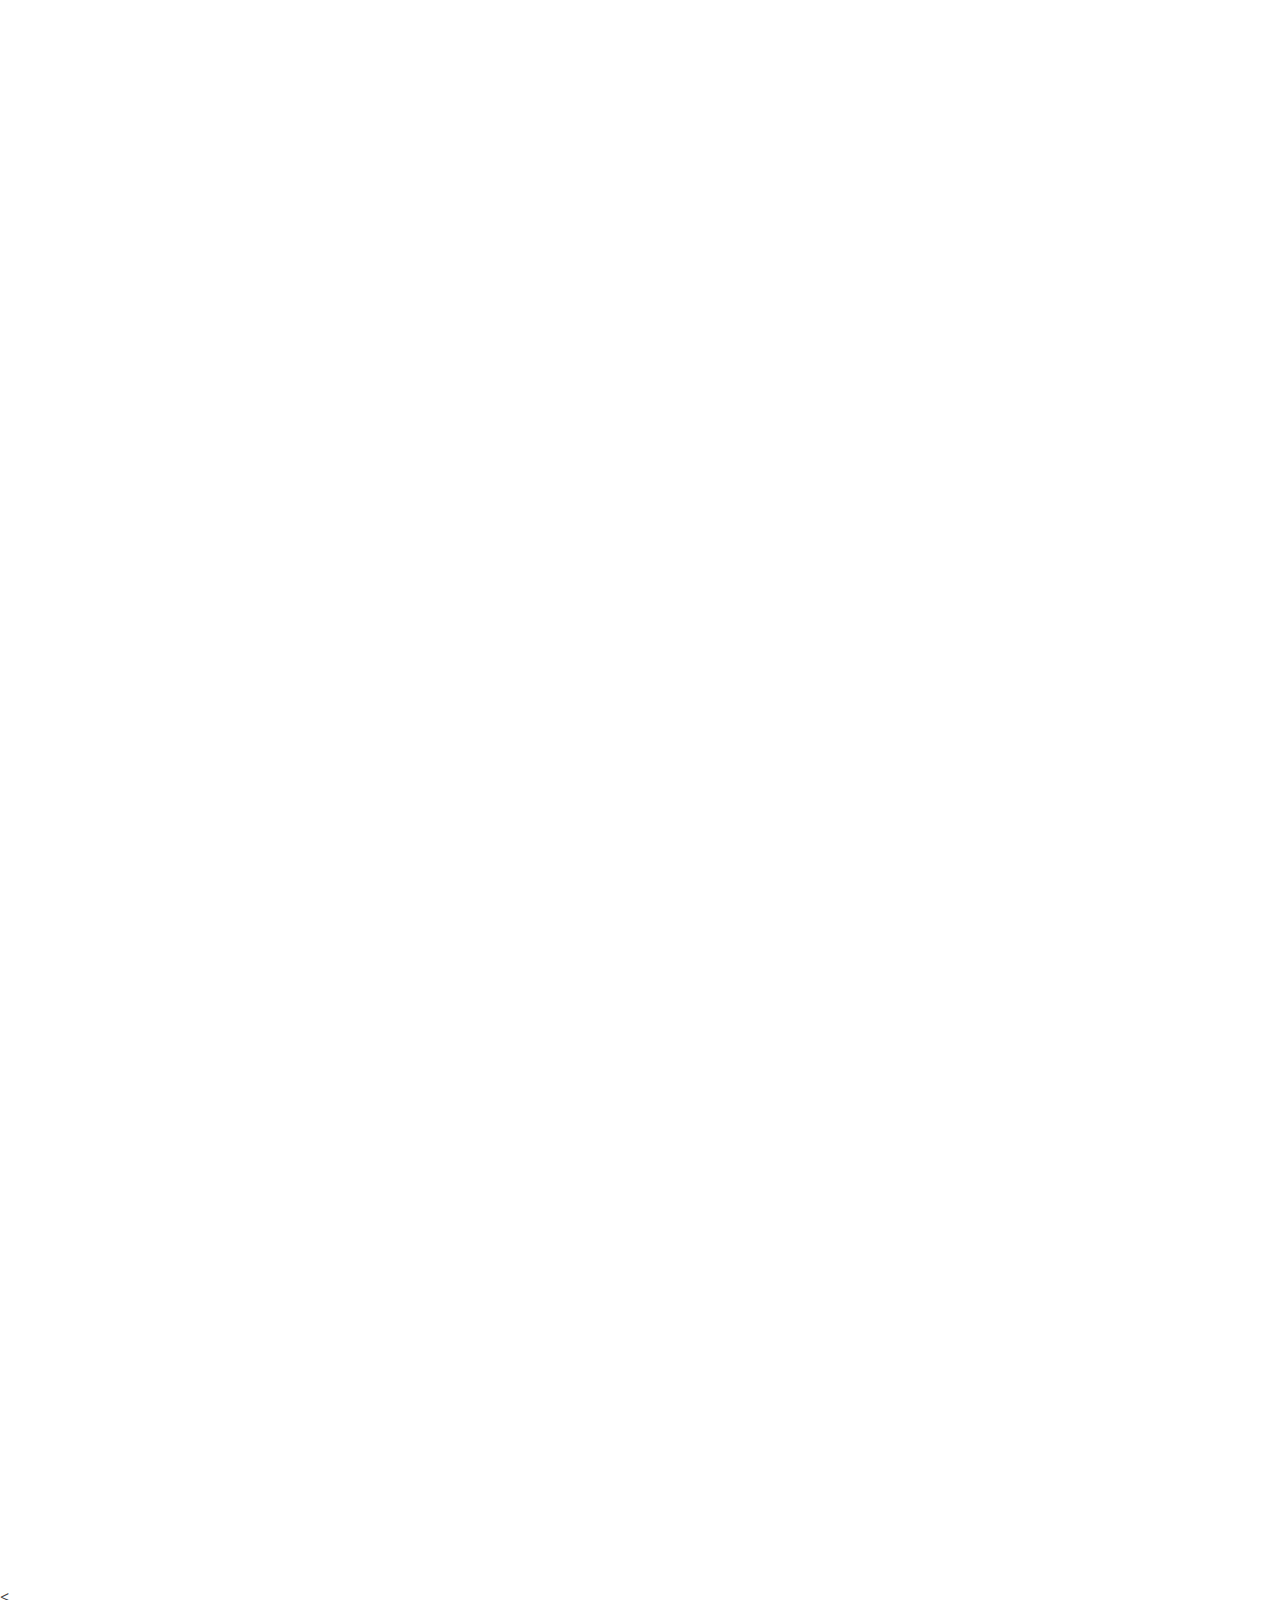
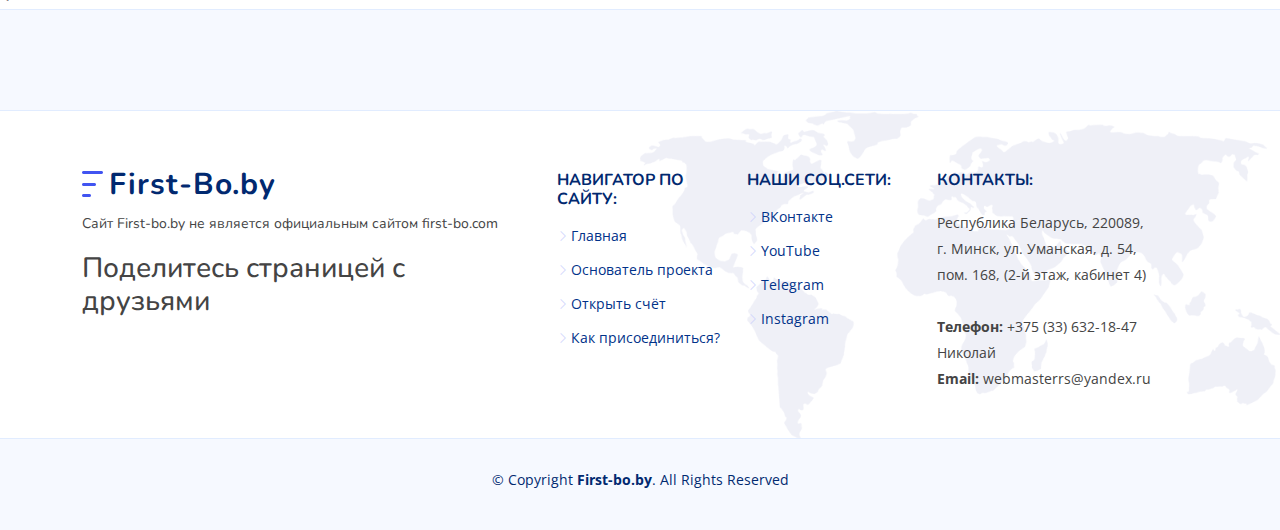
==== commit 12c510a6: "Update index.html" ====
--- a/index.html
+++ b/index.html
@@ -5,8 +5,9 @@
   <meta charset="utf-8">
   <meta content="width=device-width, initial-scale=1.0" name="viewport">
 
-  <title>FirstBo - инвестиционная платформа проверенная временем</title>
-  <meta content="" name="description">
+  <title>FirstBo - белорусская инвестиционная платформа проверенная временем</title>
+  <meta name="description" content="First Bo зарегестрирована на территории РБ в 2018 году и ведёт профессиональную брокерскую деятельность. Зарегистрировавшись на платформе Вы имеете возможность получать ежемесяынй доход в пределах
+    3 - 10%. Присоединись сегодня, чтобы не пожалеть завтра. ">
   <meta content="" name="keywords">
 
   <!-- Favicons -->
@@ -29,7 +30,7 @@
 
   <!-- =======================================================
   * Template Name: FlexStart
-  * Updated: Sep 18 2023 with Bootstrap v5.3.2
+  * Updated: Sep 18 2023 with Bootstrap v5.3.2
   * Template URL: https://bootstrapmade.com/flexstart-bootstrap-startup-template/
   * Author: BootstrapMade.com
   * License: https://bootstrapmade.com/license/
@@ -829,4 +830,4 @@
 
 </body>
 
-</html>+</html>
